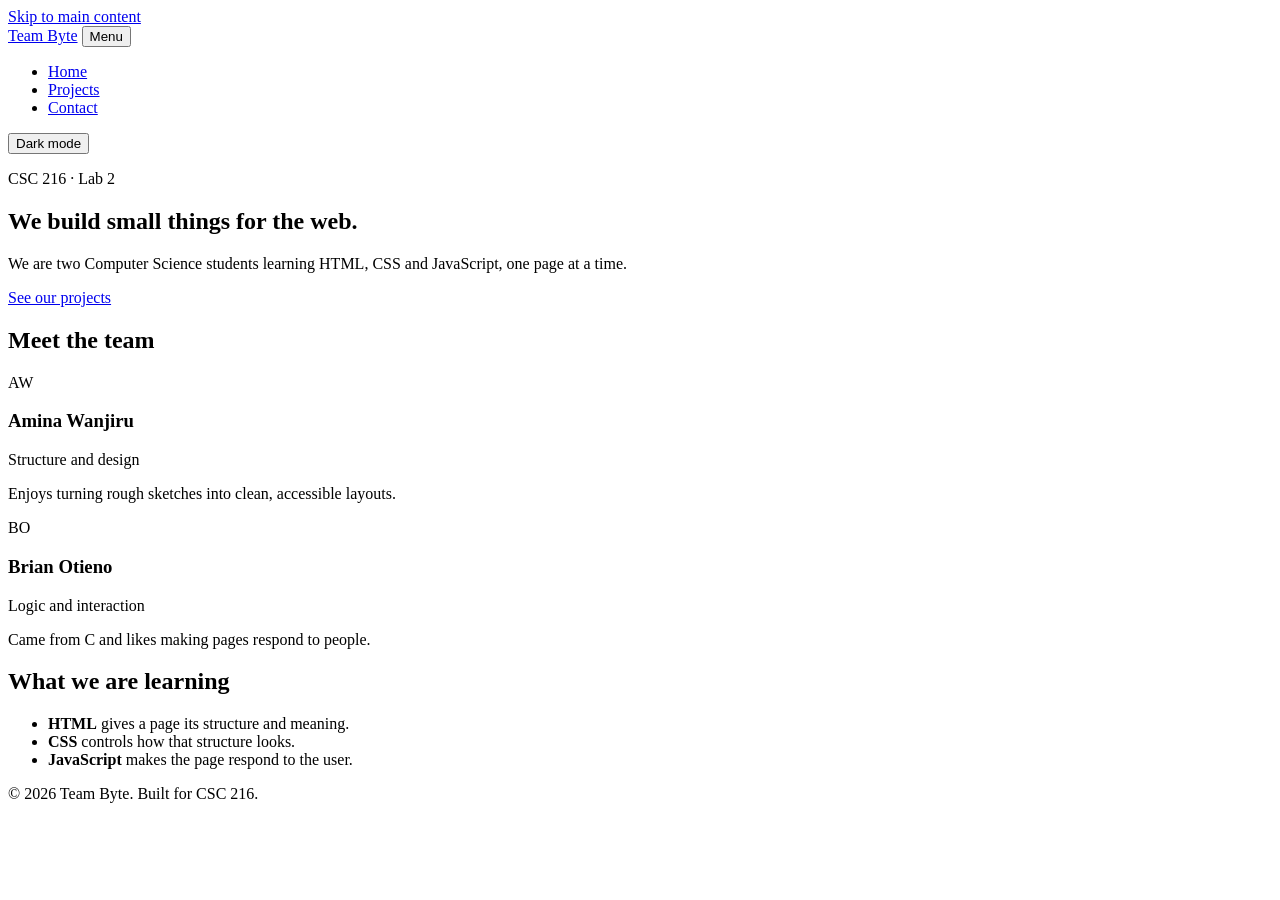
==== index.html @ 7b2f52a4 "team-website" ====
<!DOCTYPE html>
<html lang="en">
<head>
  <meta charset="UTF-8">
  <meta name="viewport" content="width=device-width, initial-scale=1.0">
  <meta name="description" content="Team Byte: a CSC 216 web development pair.">
  <title>Home | Team Byte</title>
  <link rel="stylesheet" href="css/styles.css">
  <script src="js/script.js" defer></script>
</head>
<body>
  <a class="skip-link" href="#main">Skip to main content</a>

  <header class="site-header">
    <div class="container header-inner">
      <a class="logo" href="index.html">Team Byte</a>
      <button class="nav-toggle" type="button" aria-expanded="false" aria-controls="site-nav">Menu</button>
      <nav id="site-nav" class="site-nav" aria-label="Main">
        <ul>
          <li><a href="index.html" aria-current="page">Home</a></li>
          <li><a href="projects.html">Projects</a></li>
          <li><a href="contact.html">Contact</a></li>
        </ul>
      </nav>
      <button class="theme-toggle" type="button" aria-pressed="false">Dark mode</button>
    </div>
  </header>

  <main id="main">
    <section class="hero">
      <div class="container">
        <p class="eyebrow">CSC 216 · Lab 2</p>
        <h1>We build small things for the web.</h1>
        <p class="lead">We are two Computer Science students learning HTML, CSS and JavaScript, one page at a time.</p>
        <a class="button" href="projects.html">See our projects</a>
      </div>
    </section>

    <section class="container section" aria-labelledby="team-heading">
      <h2 id="team-heading">Meet the team</h2>
      <div class="team-grid">
        <article class="card">
          <div class="avatar" aria-hidden="true">AW</div>
          <h3>Amina Wanjiru</h3>
          <p class="role">Structure and design</p>
          <p>Enjoys turning rough sketches into clean, accessible layouts.</p>
        </article>
        <article class="card">
          <div class="avatar" aria-hidden="true">BO</div>
          <h3>Brian Otieno</h3>
          <p class="role">Logic and interaction</p>
          <p>Came from C and likes making pages respond to people.</p>
        </article>
      </div>
    </section>

    <section class="container section" aria-labelledby="learning-heading">
      <h2 id="learning-heading">What we are learning</h2>
      <ul class="skill-list">
        <li><strong>HTML</strong> gives a page its structure and meaning.</li>
        <li><strong>CSS</strong> controls how that structure looks.</li>
        <li><strong>JavaScript</strong> makes the page respond to the user.</li>
      </ul>
    </section>
  </main>

  <footer class="site-footer">
    <div class="container">
      <p>© <span id="year">2026</span> Team Byte. Built for CSC 216.</p>
    </div>
  </footer>
</body>
</html>
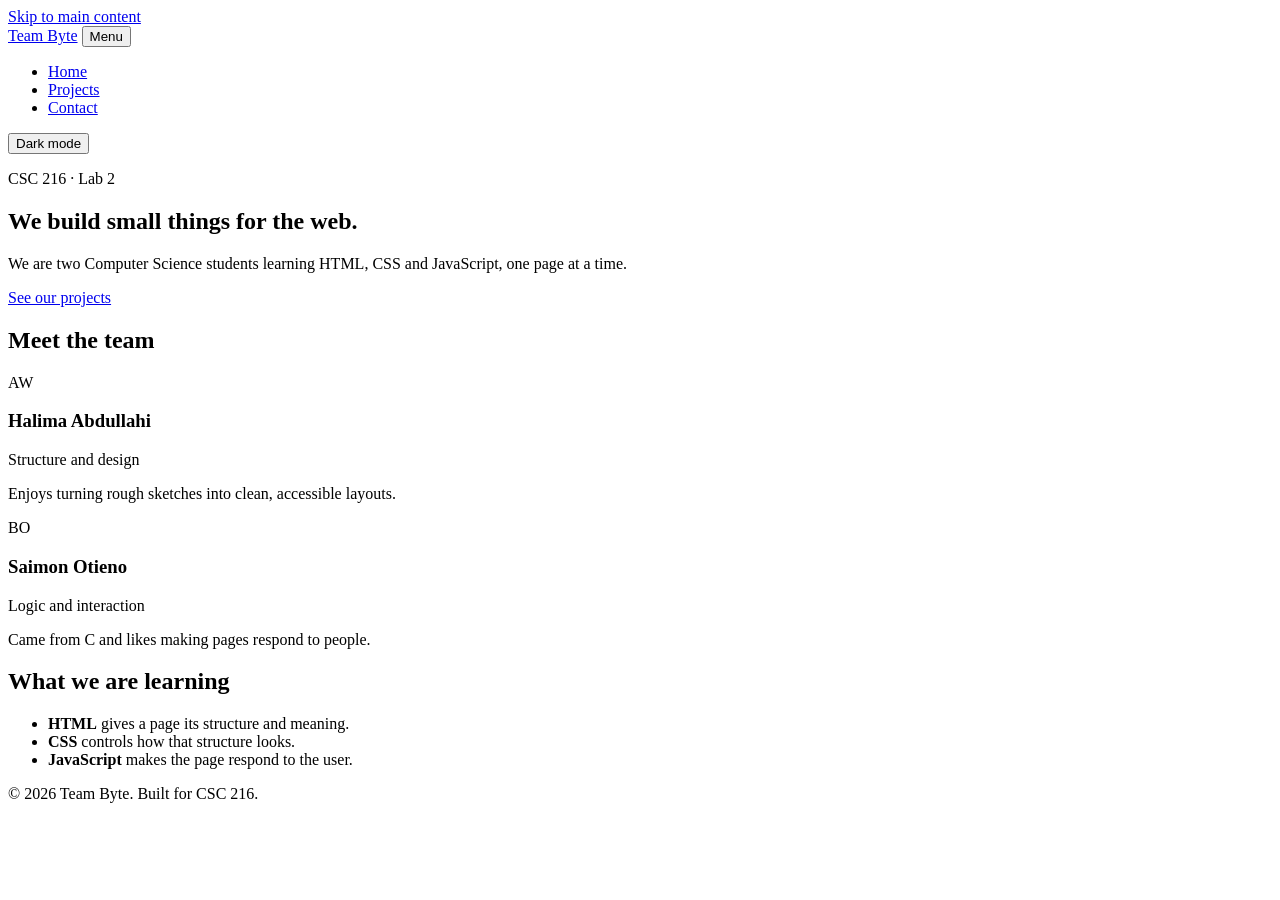
==== commit 1f3d63ec: "change names" ====
--- a/index.html
+++ b/index.html
@@ -5,8 +5,8 @@
   <meta name="viewport" content="width=device-width, initial-scale=1.0">
   <meta name="description" content="Team Byte: a CSC 216 web development pair.">
   <title>Home | Team Byte</title>
-  <link rel="stylesheet" href="css/styles.css">
-  <script src="js/script.js" defer></script>
+  <link rel="stylesheet" href="styles.css">
+  <script src="j/script.js" defer></script>
 </head>
 <body>
   <a class="skip-link" href="#main">Skip to main content</a>
@@ -41,13 +41,13 @@
       <div class="team-grid">
         <article class="card">
           <div class="avatar" aria-hidden="true">AW</div>
-          <h3>Amina Wanjiru</h3>
+          <h3>Halima Abdullahi</h3>
           <p class="role">Structure and design</p>
           <p>Enjoys turning rough sketches into clean, accessible layouts.</p>
         </article>
         <article class="card">
           <div class="avatar" aria-hidden="true">BO</div>
-          <h3>Brian Otieno</h3>
+          <h3>Saimon Otieno</h3>
           <p class="role">Logic and interaction</p>
           <p>Came from C and likes making pages respond to people.</p>
         </article>
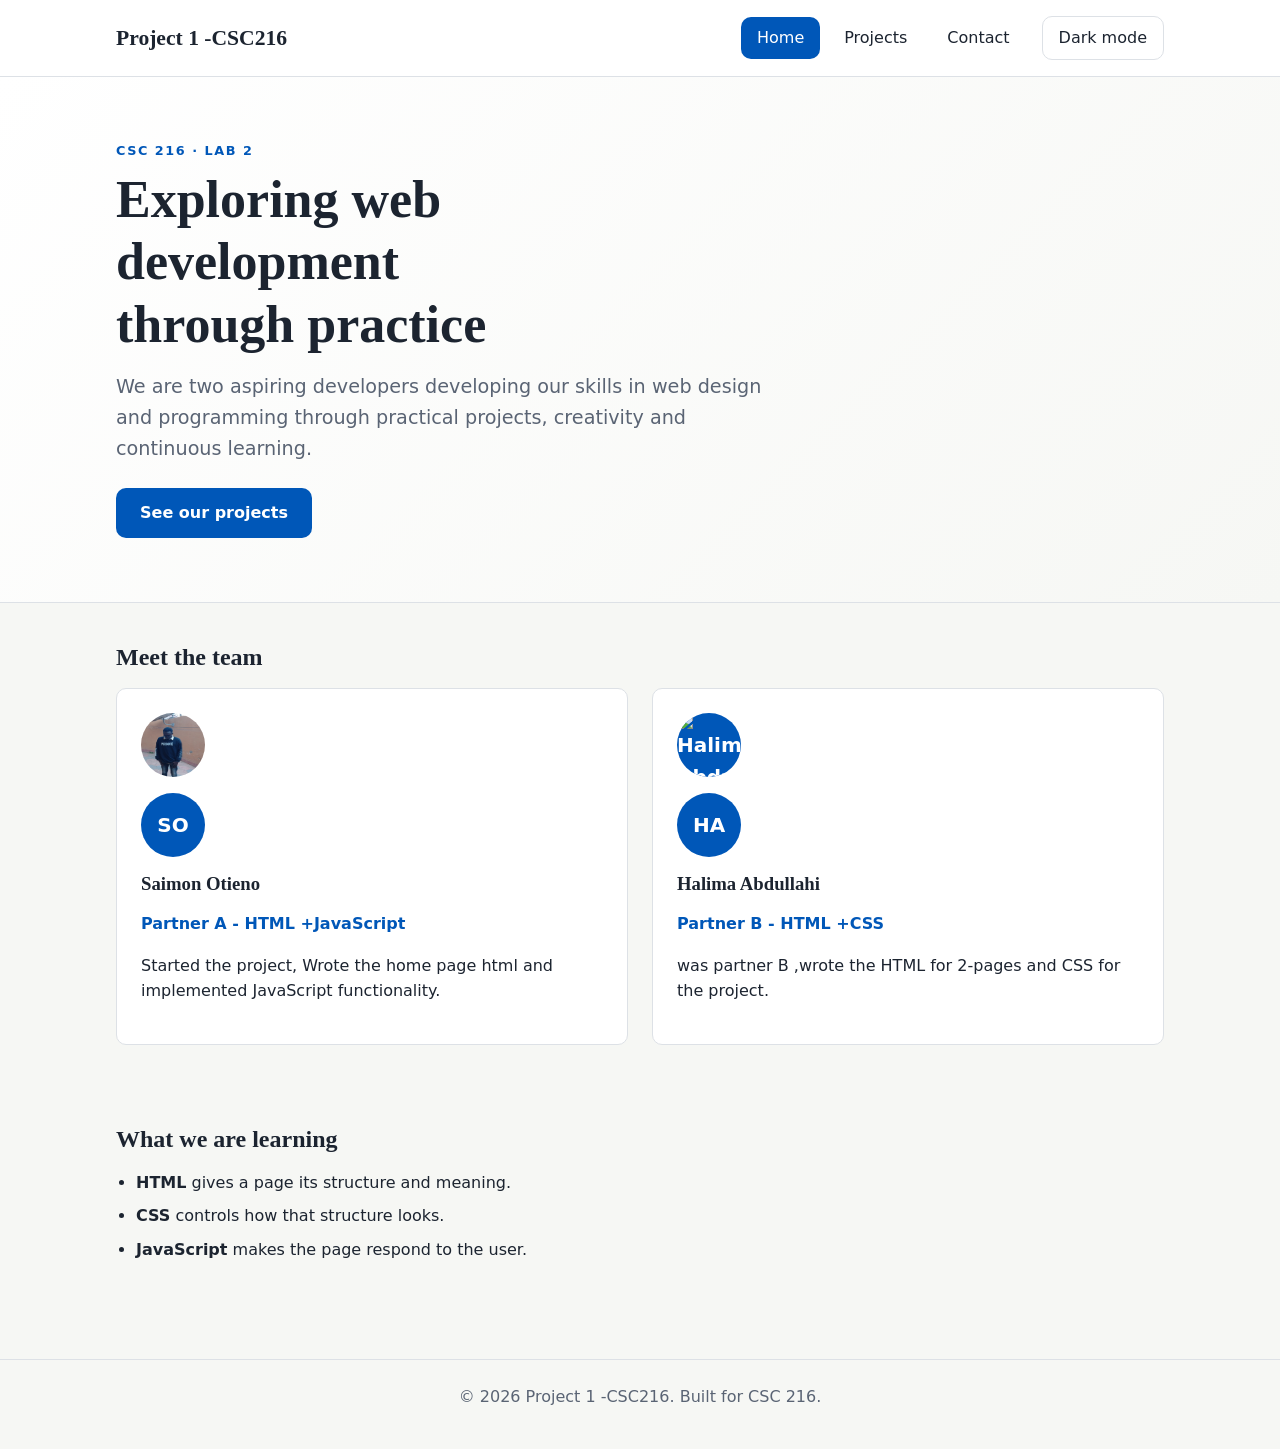
==== commit 387a9c12: "structure components co-authored by:Halima Abdullahi<halish123abdullahi@gmail.com>" ====
--- a/index.html
+++ b/index.html
@@ -3,17 +3,17 @@
 <head>
   <meta charset="UTF-8">
   <meta name="viewport" content="width=device-width, initial-scale=1.0">
-  <meta name="description" content="Team Byte: a CSC 216 web development pair.">
-  <title>Home | Team Byte</title>
-  <link rel="stylesheet" href="styles.css">
-  <script src="j/script.js" defer></script>
+  <meta name="description" content="Project 1 -CSC216: a CSC 216 web development pair.">
+  <title>Home | Project 1 -CSC216</title>
+  <link rel="stylesheet" href="css/styles.css">
+  <script src="js/script.js" defer></script>
 </head>
 <body>
   <a class="skip-link" href="#main">Skip to main content</a>
 
   <header class="site-header">
     <div class="container header-inner">
-      <a class="logo" href="index.html">Team Byte</a>
+      <a class="logo" href="index.html">Project 1 -CSC216</a>
       <button class="nav-toggle" type="button" aria-expanded="false" aria-controls="site-nav">Menu</button>
       <nav id="site-nav" class="site-nav" aria-label="Main">
         <ul>
@@ -30,29 +30,35 @@
     <section class="hero">
       <div class="container">
         <p class="eyebrow">CSC 216 · Lab 2</p>
-        <h1>We build small things for the web.</h1>
-        <p class="lead">We are two Computer Science students learning HTML, CSS and JavaScript, one page at a time.</p>
+        <h1>Exploring web development through practice</h1>
+        <p class="lead">We are two aspiring developers developing our skills in web design and programming through practical projects, creativity and continuous learning.</p>
         <a class="button" href="projects.html">See our projects</a>
       </div>
     </section>
 
-    <section class="container section" aria-labelledby="team-heading">
-      <h2 id="team-heading">Meet the team</h2>
-      <div class="team-grid">
-        <article class="card">
-          <div class="avatar" aria-hidden="true">AW</div>
-          <h3>Halima Abdullahi</h3>
-          <p class="role">Structure and design</p>
-          <p>Enjoys turning rough sketches into clean, accessible layouts.</p>
-        </article>
-        <article class="card">
-          <div class="avatar" aria-hidden="true">BO</div>
-          <h3>Saimon Otieno</h3>
-          <p class="role">Logic and interaction</p>
-          <p>Came from C and likes making pages respond to people.</p>
-        </article>
-      </div>
-    </section>
+   <section class="container section" aria-labelledby="team-heading">
+  <h2 id="team-heading">Meet the team</h2>
+
+  <div class="team-grid">
+
+    <article class="card">
+      <img src="images/lussier.jpg.jpeg" alt="Saimon Otieno" class="avatar">
+      <div class="avatar" aria-hidden="true">SO</div>
+      <h3>Saimon Otieno</h3>
+      <p class="role">Partner A - HTML +JavaScript</p>
+      <p>Started the project, Wrote the home page html and implemented JavaScript functionality.</p>
+    </article>
+
+    <article class="card">
+      <img src="images/halima.jpeg" alt="Halima Abdullahi" class="avatar">
+      <div class="avatar" aria-hidden="true">HA</div>
+      <h3>Halima Abdullahi</h3>
+      <p class="role">Partner B - HTML +CSS</p>
+      <p>was partner B ,wrote the HTML for 2-pages and CSS for the project.</p>
+    </article>
+
+  </div>
+</section>
 
     <section class="container section" aria-labelledby="learning-heading">
       <h2 id="learning-heading">What we are learning</h2>
@@ -66,9 +72,8 @@
 
   <footer class="site-footer">
     <div class="container">
-      <p>© <span id="year">2026</span> Team Byte. Built for CSC 216.</p>
+      <p>© <span id="year">2026</span> Project 1 -CSC216. Built for CSC 216.</p>
     </div>
   </footer>
 </body>
 </html>
-
--- a/css/styles.css
+++ b/css/styles.css
@@ -0,0 +1,479 @@
+/* =====================================================
+   Team website stylesheet (CSC 216, Lab 2)
+   One file styles every page on the site.
+   ===================================================== */
+
+/* ---------- 1. Design tokens ---------- */
+:root {
+  --color-bg: #f6f7f4;
+  --color-surface: #ffffff;
+  --color-text: #1c2430;
+  --color-muted: #5a6474;
+  --color-primary: #0057B8;
+  --color-primary-dark: #003B80;
+  --color-on-primary: #ffffff;
+  --color-border: #dde1e6;
+  --color-error: #b3261e;
+  --color-success: #1e7b3a;
+
+  --font-body: system-ui, -apple-system, "Segoe UI", Roboto, Arial, sans-serif;
+  --font-heading: Georgia, "Times New Roman", serif;
+
+  --space-1: 0.5rem;
+  --space-2: 1rem;
+  --space-3: 1.5rem;
+  --space-4: 2.5rem;
+  --space-5: 4rem;
+
+  --radius: 10px;
+  --max-width: 1080px;
+}
+
+body.dark {
+  --color-bg: #11161d;
+  --color-surface: #1a212b;
+  --color-text: #e7ebf0;
+  --color-muted: #a2abb9;
+  --color-primary: #60A5FA;
+  --color-primary-dark: #93C5FD;
+  --color-on-primary: #0b1f1f;
+  --color-border: #2b3340;
+  --color-error: #ff8a80;
+  --color-success: #7ddc97;
+  color-scheme: dark;
+}
+/* ---------- 2. Base and reset ---------- */
+*,
+*::before,
+*::after {
+  box-sizing: border-box;
+}
+
+body {
+  margin: 0;
+  font-family: var(--font-body);
+  font-size: 1rem;
+  line-height: 1.6;
+  color: var(--color-text);
+  background-color: var(--color-bg);
+  transition: background-color 0.3s ease, color 0.3s ease;
+}
+
+h1,
+h2,
+h3 {
+  font-family: var(--font-heading);
+  line-height: 1.2;
+  margin: 0 0 var(--space-2);
+}
+
+p {
+  margin: 0 0 var(--space-2);
+}
+
+a {
+  color: var(--color-primary);
+}
+
+a:hover {
+  color: var(--color-primary-dark);
+}
+
+img {
+  max-width: 100%;
+  display: block;
+}
+
+:focus-visible {
+  outline: 3px solid var(--color-primary);
+  outline-offset: 3px;
+}
+/* ---------- 3. Layout helpers ---------- */
+.container {
+  width: 100%;
+  max-width: var(--max-width);
+  margin-inline: auto;
+  padding-inline: var(--space-2);
+}
+
+.section {
+  padding-block: var(--space-4);
+}
+
+.skip-link {
+  position: absolute;
+  top: -4rem;
+  left: var(--space-2);
+  z-index: 100;
+  padding: var(--space-1) var(--space-2);
+  border-radius: var(--radius);
+  background-color: var(--color-primary);
+  color: var(--color-on-primary);
+}
+
+.skip-link:focus {
+  top: var(--space-2);
+}
+/* ---------- 4. Header and navigation ---------- */
+.site-header {
+  position: sticky;
+  top: 0;
+  z-index: 10;
+  background-color: var(--color-surface);
+  border-bottom: 1px solid var(--color-border);
+}
+
+.header-inner {
+  display: flex;
+  flex-wrap: wrap;
+  align-items: center;
+  gap: var(--space-2);
+  padding-block: var(--space-2);
+}
+
+.logo {
+  margin-right: auto;
+  font-family: var(--font-heading);
+  font-size: 1.35rem;
+  font-weight: 700;
+  color: var(--color-text);
+  text-decoration: none;
+}
+
+.site-nav ul {
+  display: flex;
+  gap: var(--space-1);
+  margin: 0;
+  padding: 0;
+  list-style: none;
+}
+
+.site-nav a {
+  display: block;
+  padding: var(--space-1) var(--space-2);
+  border-radius: var(--radius);
+  color: var(--color-text);
+  font-weight: 500;
+  text-decoration: none;
+}
+
+.site-nav a:hover {
+  background-color: var(--color-bg);
+}
+
+.site-nav a[aria-current="page"] {
+  background-color: var(--color-primary);
+  color: var(--color-on-primary);
+}
+
+.nav-toggle,
+.theme-toggle {
+  padding: var(--space-1) var(--space-2);
+  border: 1px solid var(--color-border);
+  border-radius: var(--radius);
+  background-color: transparent;
+  color: var(--color-text);
+  font: inherit;
+  cursor: pointer;
+}
+
+.theme-toggle[aria-pressed="true"] {
+  border-color: var(--color-primary);
+  color: var(--color-primary);
+}
+
+.nav-toggle {
+  display: none;
+}
+/* ---------- 5. Buttons and hero ---------- */
+.button {
+  display: inline-block;
+  padding: 0.75rem 1.5rem;
+  border: none;
+  border-radius: var(--radius);
+  background-color: var(--color-primary);
+  color: var(--color-on-primary);
+  font: inherit;
+  font-weight: 600;
+  text-decoration: none;
+  cursor: pointer;
+  transition: background-color 0.2s ease, transform 0.2s ease;
+}
+
+.button:hover {
+  background-color: var(--color-primary-dark);
+  color: var(--color-on-primary);
+  transform: translateY(-2px);
+}
+
+.hero {
+  padding-block: var(--space-5);
+  background: linear-gradient(135deg, var(--color-surface), var(--color-bg));
+  border-bottom: 1px solid var(--color-border);
+}
+
+.hero h1 {
+  max-width: 18ch;
+  font-size: clamp(2rem, 5vw, 3.25rem);
+}
+
+.eyebrow {
+  margin-bottom: var(--space-1);
+  color: var(--color-primary);
+  font-size: 0.8rem;
+  font-weight: 700;
+  letter-spacing: 0.12em;
+  text-transform: uppercase;
+}
+
+.lead {
+  max-width: 55ch;
+  margin-bottom: var(--space-3);
+  color: var(--color-muted);
+  font-size: 1.2rem;
+}
+
+.page-header {
+  padding-block: var(--space-4) var(--space-2);
+}
+/* ---------- 5. Buttons and hero ---------- */
+.button {
+  display: inline-block;
+  padding: 0.75rem 1.5rem;
+  border: none;
+  border-radius: var(--radius);
+  background-color: var(--color-primary);
+  color: var(--color-on-primary);
+  font: inherit;
+  font-weight: 600;
+  text-decoration: none;
+  cursor: pointer;
+  transition: background-color 0.2s ease, transform 0.2s ease;
+}
+
+.button:hover {
+  background-color: var(--color-primary-dark);
+  color: var(--color-on-primary);
+  transform: translateY(-2px);
+}
+
+.hero {
+  padding-block: var(--space-5);
+  background: linear-gradient(135deg, var(--color-surface), var(--color-bg));
+  border-bottom: 1px solid var(--color-border);
+}
+
+.hero h1 {
+  max-width: 18ch;
+  font-size: clamp(2rem, 5vw, 3.25rem);
+}
+
+.eyebrow {
+  margin-bottom: var(--space-1);
+  color: var(--color-primary);
+  font-size: 0.8rem;
+  font-weight: 700;
+  letter-spacing: 0.12em;
+  text-transform: uppercase;
+}
+
+.lead {
+  max-width: 55ch;
+  margin-bottom: var(--space-3);
+  color: var(--color-muted);
+  font-size: 1.2rem;
+}
+
+.page-header {
+  padding-block: var(--space-4) var(--space-2);
+}
+/* ---------- 6. Cards and grids ---------- */
+.team-grid,
+.project-grid {
+  display: grid;
+  grid-template-columns: repeat(auto-fit, minmax(260px, 1fr));
+  gap: var(--space-3);
+}
+
+.card {
+  padding: var(--space-3);
+  border: 1px solid var(--color-border);
+  border-radius: var(--radius);
+  background-color: var(--color-surface);
+}
+/* Extension challenge: Project card hover animation */
+
+.card {
+  transition: transform 0.3s ease, box-shadow 0.3s ease;
+}
+
+.card:hover {
+  transform: translateY(-8px);
+  box-shadow: 0 8px 20px rgba(0, 0, 0, 0.15);
+}
+
+.avatar {
+  display: grid;
+  place-items: center;
+  width: 64px;
+  height: 64px;
+  margin-bottom: var(--space-2);
+  border-radius: 50%;
+  background-color: var(--color-primary);
+  color: var(--color-on-primary);
+  font-size: 1.25rem;
+  font-weight: 700;
+}
+
+.role {
+  color: var(--color-primary);
+  font-weight: 600;
+}
+
+.skill-list {
+  padding-left: 1.25rem;
+}
+
+.skill-list li {
+  margin-bottom: var(--space-1);
+}
+/* ---------- 7. Projects page ---------- */
+.filters {
+  display: flex;
+  flex-wrap: wrap;
+  gap: var(--space-1);
+  margin-bottom: var(--space-2);
+}
+
+.filter-btn {
+  padding: 0.4rem 1rem;
+  border: 1px solid var(--color-border);
+  border-radius: 999px;
+  background-color: var(--color-surface);
+  color: var(--color-text);
+  font: inherit;
+  cursor: pointer;
+}
+
+.filter-btn[aria-pressed="true"] {
+  border-color: var(--color-primary);
+  background-color: var(--color-primary);
+  color: var(--color-on-primary);
+}
+
+.project-count {
+  color: var(--color-muted);
+}
+
+.tag {
+  display: inline-block;
+  margin-bottom: var(--space-1);
+  color: var(--color-primary);
+  font-size: 0.75rem;
+  font-weight: 700;
+  letter-spacing: 0.06em;
+  text-transform: uppercase;
+}
+
+/* ---------- 8. Contact form ---------- */
+.contact-form {
+  max-width: 560px;
+  padding-bottom: var(--space-4);
+}
+
+.field {
+  margin-bottom: var(--space-3);
+}
+
+label {
+  display: block;
+  margin-bottom: 0.35rem;
+  font-weight: 600;
+}
+
+input,
+select,
+textarea {
+  width: 100%;
+  padding: 0.65rem 0.8rem;
+  border: 1px solid var(--color-border);
+  border-radius: var(--radius);
+  background-color: var(--color-surface);
+  color: var(--color-text);
+  font: inherit;
+}
+
+input:focus,
+select:focus,
+textarea:focus {
+  border-color: var(--color-primary);
+}
+
+input[aria-invalid="true"],
+textarea[aria-invalid="true"] {
+  border-color: var(--color-error);
+}
+
+.hint,
+.error {
+  margin: 0.35rem 0 0;
+  font-size: 0.9rem;
+}
+
+.hint {
+  color: var(--color-muted);
+}
+
+.error {
+  min-height: 1.4em;
+  color: var(--color-error);
+}
+
+.form-status {
+  margin-top: var(--space-2);
+  color: var(--color-success);
+  font-weight: 600;
+}
+/* ---------- 9. Footer ---------- */
+.site-footer {
+  margin-top: var(--space-4);
+  padding-block: var(--space-3);
+  border-top: 1px solid var(--color-border);
+  color: var(--color-muted);
+  text-align: center;
+}
+
+/* ---------- 10. Small screens ---------- */
+@media (max-width: 700px) {
+  .nav-toggle {
+    display: inline-block;
+  }
+
+  .site-nav {
+    display: none;
+    order: 3;
+    width: 100%;
+  }
+
+  .site-nav.open {
+    display: block;
+  }
+
+  .site-nav ul {
+    flex-direction: column;
+  }
+
+  .section {
+    padding-block: var(--space-3);
+  }
+}
+
+/* ---------- 11. Respect reduced-motion preferences ---------- */
+@media (prefers-reduced-motion: reduce) {
+  *,
+  *::before,
+  *::after {
+    transition: none !important;
+  }
+}
+
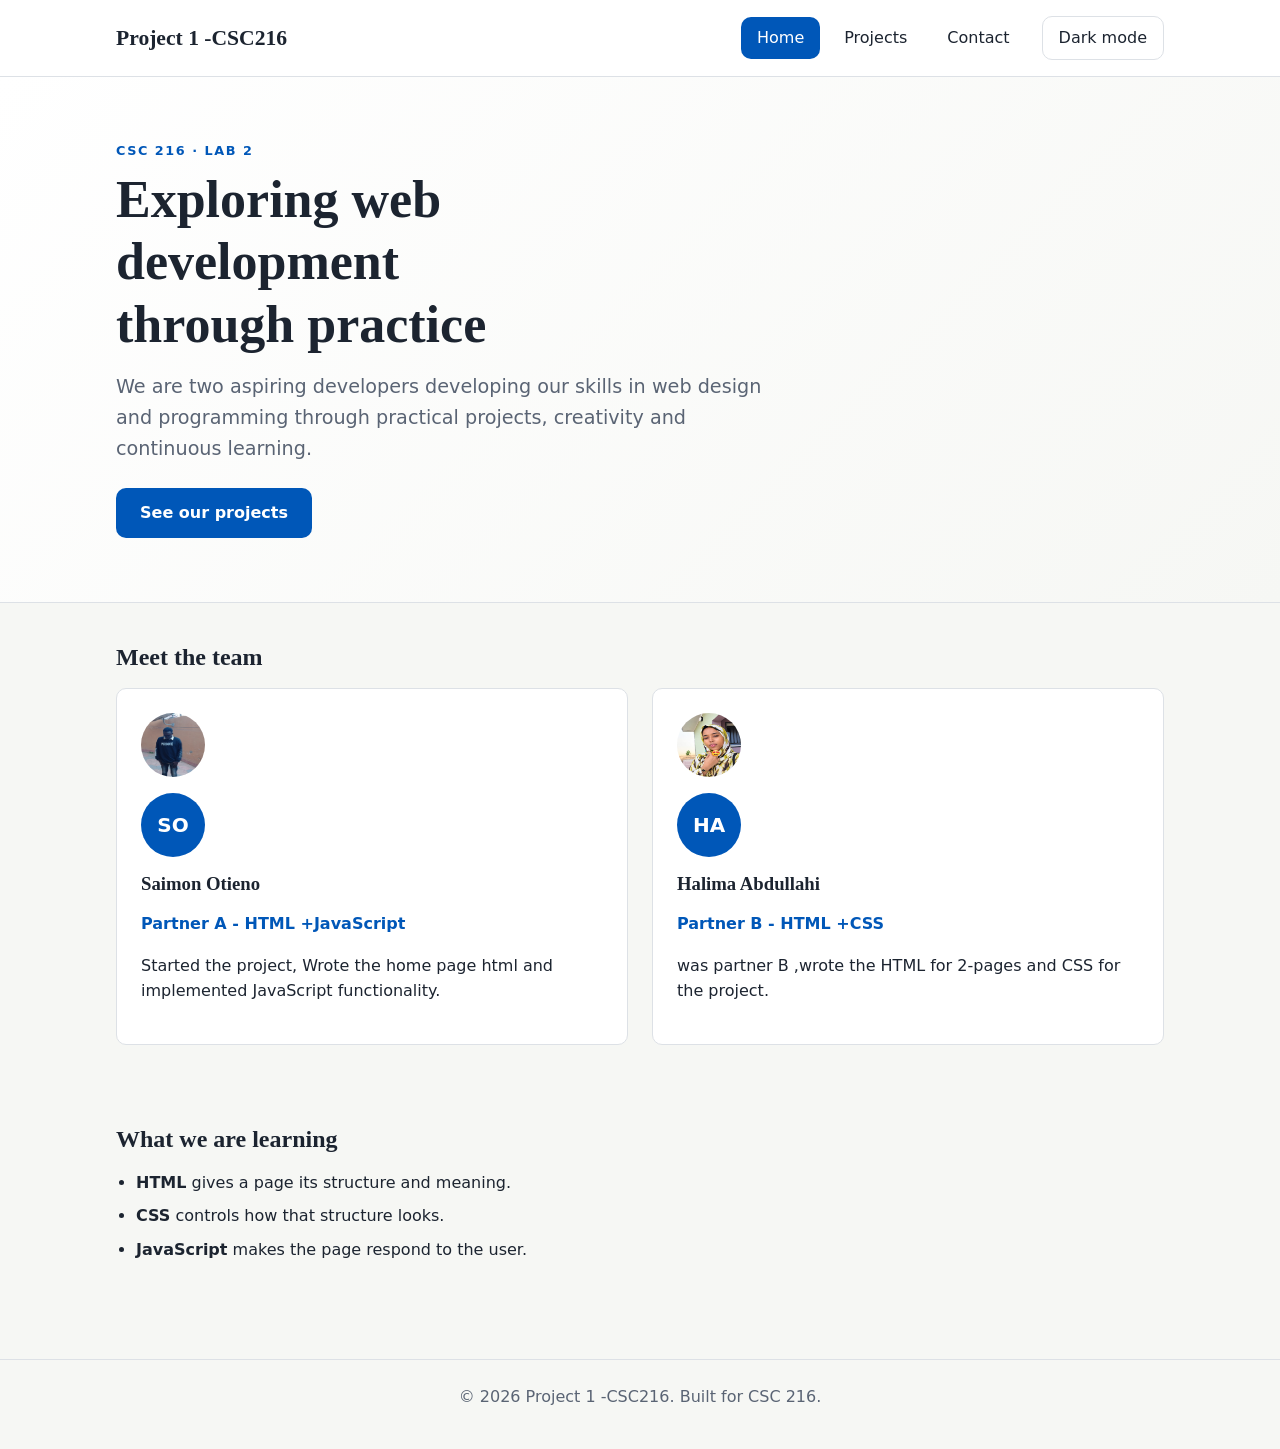
==== commit d9875b16: "adding the images co-authored by :halima abdullahi<halish123abdullahi@gmail.com" ====
--- a/index.html
+++ b/index.html
@@ -50,7 +50,7 @@
     </article>
 
     <article class="card">
-      <img src="images/halima.jpeg" alt="Halima Abdullahi" class="avatar">
+      <img src="images/halima.jpg" alt="Halima Abdullahi" class="avatar">
       <div class="avatar" aria-hidden="true">HA</div>
       <h3>Halima Abdullahi</h3>
       <p class="role">Partner B - HTML +CSS</p>
